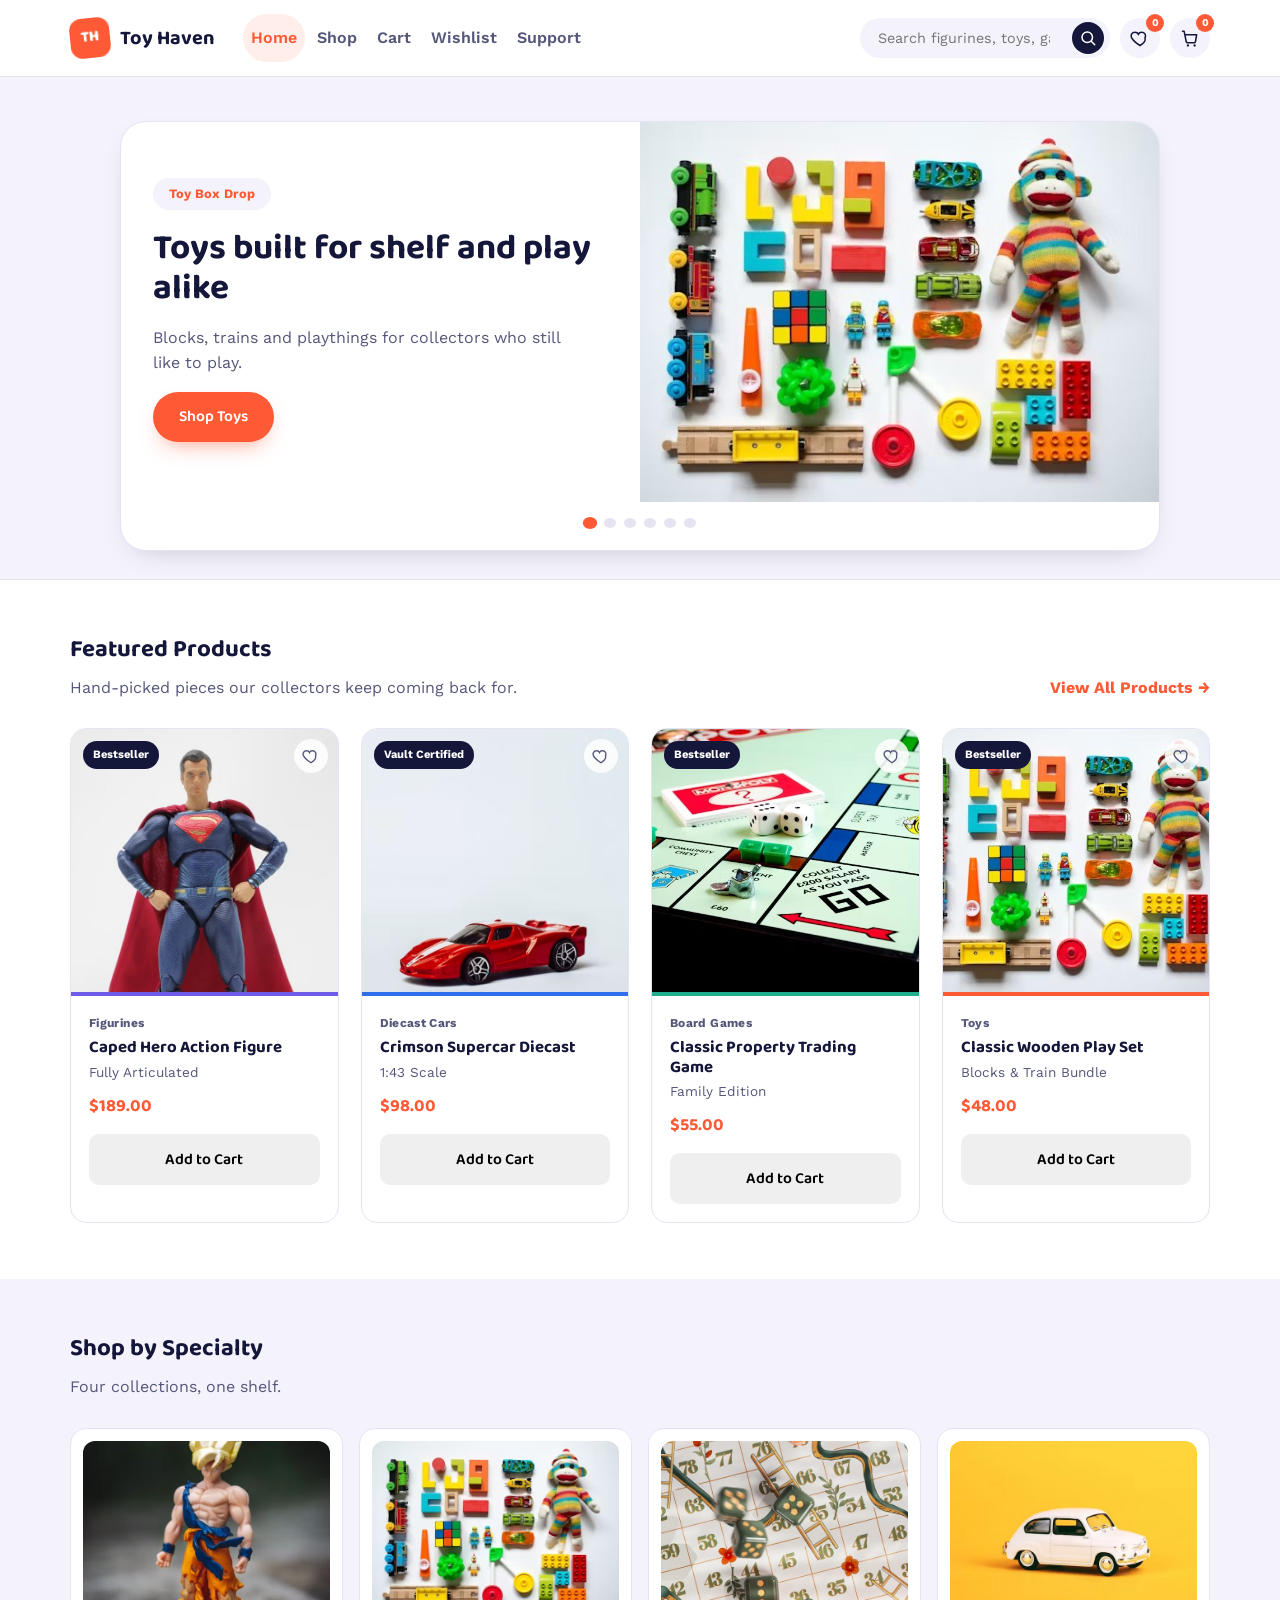
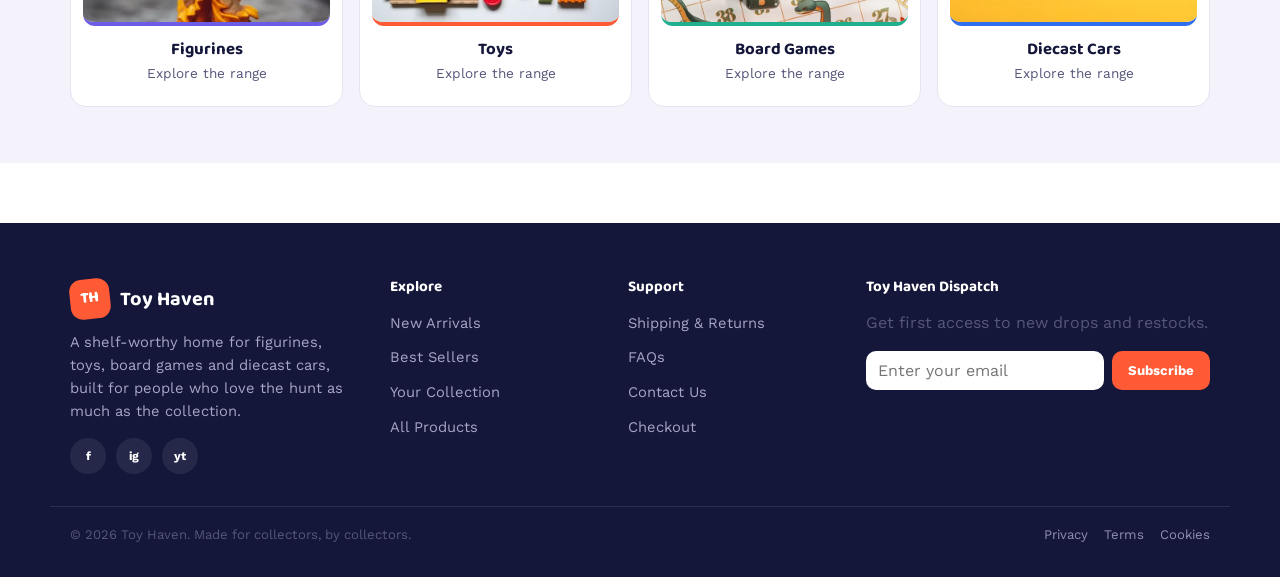
==== index.html @ 73115d1b "Add Toy Haven website" ====
<!DOCTYPE html>
<html lang="en">
<head>
  <meta charset="UTF-8">
  <meta name="viewport" content="width=device-width, initial-scale=1.0">
  <title>Toy Haven — Figurines, Toys, Board Games &amp; Diecast Cars</title>
  <meta name="description" content="Toy Haven is a home for collectible figurines, toys, board games and diecast model cars.">
  <meta name="theme-color" content="#ff5a36">
  <link rel="manifest" href="manifest.json">
  <link rel="icon" href="assets/favicon.svg" type="image/svg+xml">
  <link rel="apple-touch-icon" href="assets/icon.svg">
  <link rel="preconnect" href="https://fonts.googleapis.com">
  <link rel="stylesheet" href="css/style.css">
</head>
<body data-page="home">

  <div id="site-header"></div>

  <main>
    <section class="hero">
      <div class="container">
        <div class="hero-slider" id="hero-slider"></div>
      </div>
    </section>

    <section class="section">
      <div class="container">
        <div class="section-head">
          <div>
            <h2>Featured Products</h2>
            <p>Hand-picked pieces our collectors keep coming back for.</p>
          </div>
          <a href="products.html" class="section-link">View All Products &rarr;</a>
        </div>
        <div class="product-grid" id="featured-grid"></div>
      </div>
    </section>

    <section class="section" style="background:var(--color-bg-soft)">
      <div class="container">
        <div class="section-head">
          <div>
            <h2>Shop by Specialty</h2>
            <p>Four collections, one shelf.</p>
          </div>
        </div>
        <div class="category-grid">
          <a class="category-tile" href="products.html?category=Figurines" data-reveal style="--tile-color:var(--cat-figurines)">
            <div class="category-icon"><img src="assets/images/home/action-figure_home.jpg" alt="Figurines"></div>
            <h3>Figurines</h3>
            <span>Explore the range</span>
          </a>
          <a class="category-tile" href="products.html?category=Toys" data-reveal style="--tile-color:var(--cat-toys)">
            <div class="category-icon"><img src="assets/images/home/toys_home-banner-1.jpg" alt="Toys"></div>
            <h3>Toys</h3>
            <span>Explore the range</span>
          </a>
          <a class="category-tile" href="products.html?category=Board+Games" data-reveal style="--tile-color:var(--cat-boardgames)">
            <div class="category-icon"><img src="assets/images/home/board-games_home.jpg" alt="Board Games"></div>
            <h3>Board Games</h3>
            <span>Explore the range</span>
          </a>
          <a class="category-tile" href="products.html?category=Diecast+Cars" data-reveal style="--tile-color:var(--cat-diecast)">
            <div class="category-icon"><img src="assets/images/home/toy-car_home.jpg" alt="Diecast Cars"></div>
            <h3>Diecast Cars</h3>
            <span>Explore the range</span>
          </a>
        </div>
      </div>
    </section>
  </main>

  <div id="site-footer"></div>

  <script src="js/data.js"></script>
  <script src="js/main.js"></script>
</body>
</html>
---- css/style.css ----
/* ==========================================================================
   Toy Haven — Stylesheet
   Mobile-first. Design tokens live at the top; every component below reads
   from them so the palette/type can shift from one place.
   ========================================================================== */

@import url("https://fonts.googleapis.com/css2?family=Baloo+2:wght@500;600;700;800&family=Work+Sans:wght@400;500;600;700&display=swap");

:root {
  /* Colour */
  --color-bg: #ffffff;
  --color-bg-soft: #f4f2fb;
  --color-bg-deep: #14163a;
  --color-ink: #14163a;
  --color-ink-soft: #55577a;
  --color-border: #e6e4f2;

  --color-primary: #ff5a36;
  --color-primary-dark: #e0431f;
  --color-secondary: #ffc845;
  --color-teal: #1fae8e;

  --cat-figurines: #6c5ce7;
  --cat-toys: #ff5a36;
  --cat-boardgames: #1fae8e;
  --cat-diecast: #2f6fed;

  /* Type */
  --font-display: "Baloo 2", "Segoe UI", sans-serif;
  --font-body: "Work Sans", "Segoe UI", sans-serif;

  /* Layout */
  --max-width: 1180px;
  --radius-sm: 10px;
  --radius-md: 16px;
  --radius-lg: 26px;
  --shadow-card: 0 10px 30px -18px rgba(20, 22, 58, 0.35);
  --header-height: 76px;
}

/* --------------------------------------------------------------------
   Reset & base
   -------------------------------------------------------------------- */
*, *::before, *::after { box-sizing: border-box; }
html { scroll-behavior: smooth; }

body {
  margin: 0;
  font-family: var(--font-body);
  color: var(--color-ink);
  background: var(--color-bg);
  line-height: 1.55;
  -webkit-font-smoothing: antialiased;
}

img { max-width: 100%; display: block; }
a { color: inherit; text-decoration: none; }
ul { list-style: none; margin: 0; padding: 0; }
button { font-family: inherit; cursor: pointer; }
input, textarea, select { font-family: inherit; font-size: 1rem; }

h1, h2, h3, h4 {
  font-family: var(--font-display);
  color: var(--color-ink);
  line-height: 1.15;
  margin: 0 0 0.5em;
  font-weight: 700;
}

p { margin: 0 0 1em; color: var(--color-ink-soft); }

.visually-hidden {
  position: absolute !important;
  width: 1px; height: 1px;
  overflow: hidden;
  clip: rect(0 0 0 0);
  white-space: nowrap;
}

:focus-visible {
  outline: 3px solid var(--color-secondary);
  outline-offset: 2px;
}

.container {
  max-width: var(--max-width);
  margin: 0 auto;
  padding: 0 20px;
}

main { display: block; }

@media (prefers-reduced-motion: reduce) {
  *, *::before, *::after {
    animation-duration: 0.001ms !important;
    animation-iteration-count: 1 !important;
    transition-duration: 0.001ms !important;
    scroll-behavior: auto !important;
  }
}

/* --------------------------------------------------------------------
   Buttons
   -------------------------------------------------------------------- */
.btn {
  display: inline-flex;
  align-items: center;
  justify-content: center;
  gap: 8px;
  padding: 13px 26px;
  border-radius: 999px;
  border: none;
  font-family: var(--font-display);
  font-weight: 600;
  font-size: 0.98rem;
  transition: transform 0.15s ease, box-shadow 0.15s ease, background 0.15s ease;
}

.btn--primary {
  background: var(--color-primary);
  color: #fff;
  box-shadow: 0 10px 22px -10px rgba(255, 90, 54, 0.65);
}
.btn--primary:hover { background: var(--color-primary-dark); transform: translateY(-1px); }
.btn--primary:active { transform: translateY(0); }

.btn--outline {
  background: transparent;
  color: var(--color-ink);
  border: 2px solid var(--color-border);
}
.btn--outline:hover { border-color: var(--color-primary); color: var(--color-primary); }

.btn--block { width: 100%; border-radius: var(--radius-sm); }

.btn:disabled { opacity: 0.5; cursor: not-allowed; transform: none !important; }

/* --------------------------------------------------------------------
   Header
   -------------------------------------------------------------------- */
#site-header {
  position: sticky;
  top: 0;
  z-index: 50;
  background: rgba(255, 255, 255, 0.94);
  backdrop-filter: blur(8px);
  border-bottom: 1px solid var(--color-border);
}

.header-inner {
  max-width: var(--max-width);
  margin: 0 auto;
  min-height: var(--header-height);
  padding: 10px 20px;
  display: flex;
  align-items: center;
  gap: 16px;
  flex-wrap: wrap;
}

.brand { display: flex; align-items: center; gap: 10px; }
.brand-mark {
  width: 40px; height: 40px;
  display: grid; place-items: center;
  background: var(--color-primary);
  color: #fff;
  border-radius: 12px;
  font-family: var(--font-display);
  font-weight: 800;
  font-size: 0.95rem;
  transform: rotate(-6deg);
}
.brand-name {
  font-family: var(--font-display);
  font-weight: 700;
  font-size: 1.25rem;
}

.site-nav {
  display: flex;
  gap: 4px;
  margin-left: 12px;
}
.nav-link {
  padding: 10px 14px;
  border-radius: 999px;
  font-weight: 600;
  color: var(--color-ink-soft);
  transition: background 0.15s ease, color 0.15s ease;
}
.nav-link:hover { background: var(--color-bg-soft); color: var(--color-ink); }
.nav-link--active { color: var(--color-primary); background: rgba(255, 90, 54, 0.1); }

.header-actions {
  margin-left: auto;
  display: flex;
  align-items: center;
  gap: 10px;
}

.header-search {
  display: none;
  align-items: center;
  background: var(--color-bg-soft);
  border-radius: 999px;
  padding: 4px 6px 4px 16px;
  gap: 6px;
}
.header-search input {
  border: none;
  background: transparent;
  outline: none;
  width: 190px;
  font-size: 0.9rem;
}
.header-search button {
  border: none;
  background: var(--color-ink);
  color: #fff;
  width: 32px; height: 32px;
  border-radius: 50%;
  display: grid;
  place-items: center;
}

.icon-btn {
  position: relative;
  width: 40px; height: 40px;
  display: grid;
  place-items: center;
  border-radius: 50%;
  background: var(--color-bg-soft);
  color: var(--color-ink);
  transition: background 0.15s ease;
}
.icon-btn:hover { background: #e8e5fb; }
.icon-badge {
  position: absolute;
  top: -4px; right: -4px;
  background: var(--color-primary);
  color: #fff;
  font-size: 0.65rem;
  font-weight: 700;
  min-width: 18px; height: 18px;
  border-radius: 999px;
  display: grid;
  place-items: center;
  padding: 0 4px;
}

.hamburger {
  width: 40px; height: 40px;
  border: none;
  background: var(--color-bg-soft);
  border-radius: 10px;
  display: grid;
  place-items: center;
  gap: 4px;
}
.hamburger span {
  display: block;
  width: 18px; height: 2px;
  background: var(--color-ink);
  border-radius: 2px;
  transition: transform 0.25s ease, opacity 0.25s ease;
}
.hamburger--open span:nth-child(1) { transform: translateY(6px) rotate(45deg); }
.hamburger--open span:nth-child(2) { opacity: 0; }
.hamburger--open span:nth-child(3) { transform: translateY(-6px) rotate(-45deg); }

.site-nav {
  order: 10;
  width: 100%;
  flex-direction: column;
  max-height: 0;
  overflow: hidden;
  transition: max-height 0.3s ease;
}
.site-nav--open { max-height: 320px; }
.site-nav .nav-link { padding: 12px 8px; }

@media (min-width: 860px) {
  .header-search { display: flex; }
  .hamburger { display: none; }
  .site-nav {
    order: 0;
    width: auto;
    flex-direction: row;
    max-height: none;
    overflow: visible;
  }
}

/* --------------------------------------------------------------------
   Hero
   -------------------------------------------------------------------- */
.hero {
  background: var(--color-bg-soft);
  border-bottom: 1px solid var(--color-border);
  padding: 44px 0 28px;
}

.hero-slider {
  position: relative;
  background: #fff;
  border-radius: var(--radius-lg);
  padding: 0;
  overflow: hidden;
  max-width: 1040px;
  margin: 0 auto;
  border: 1px solid var(--color-border);
  box-shadow: var(--shadow-card);
}

.hero-slide {
  display: flex;
  flex-direction: column-reverse;
  align-items: stretch;
  animation: hero-fade 0.5s ease;
}
@media (min-width: 760px) {
  .hero-slide { flex-direction: row; align-items: center; min-height: 380px; }
}

.hero-slide-text {
  padding: 36px 32px 40px;
  flex: 1 1 50%;
  text-align: left;
}
.hero-slide-media {
  flex: 1 1 50%;
  align-self: stretch;
}
.hero-slide-media img {
  width: 100%;
  height: 240px;
  object-fit: cover;
  display: block;
}
@media (min-width: 760px) {
  .hero-slide-media img { height: 100%; min-height: 380px; }
}

@keyframes hero-fade {
  from { opacity: 0; transform: translateY(8px); }
  to { opacity: 1; transform: translateY(0); }
}

.hero-eyebrow {
  display: inline-block;
  background: var(--color-bg-soft);
  color: var(--color-primary);
  font-weight: 700;
  font-size: 0.8rem;
  padding: 6px 16px;
  border-radius: 999px;
  margin-bottom: 18px;
}
.hero-slide-text h1 { font-size: clamp(1.5rem, 3.6vw, 2.2rem); max-width: 480px; }
.hero-slide-text p { max-width: 420px; }

.hero-dots {
  display: flex;
  justify-content: center;
  gap: 8px;
  padding: 16px 0 22px;
}
.hero-dot {
  width: 10px; height: 10px;
  border-radius: 50%;
  border: none;
  background: var(--color-border);
  transition: background 0.2s ease, transform 0.2s ease;
}
.hero-dot--active { background: var(--color-primary); transform: scale(1.2); }

/* --------------------------------------------------------------------
   Sections
   -------------------------------------------------------------------- */
.section { padding: 56px 0; }
.section-head {
  display: flex;
  align-items: flex-end;
  justify-content: space-between;
  gap: 16px;
  margin-bottom: 28px;
  flex-wrap: wrap;
}
.section-head p { margin: 4px 0 0; }
.section-link { font-weight: 700; color: var(--color-primary); white-space: nowrap; }

[data-reveal] { opacity: 0; transform: translateY(16px); transition: opacity 0.5s ease, transform 0.5s ease; }
[data-reveal].is-revealed { opacity: 1; transform: translateY(0); }

/* Category tiles */
.category-grid {
  display: grid;
  grid-template-columns: repeat(2, 1fr);
  gap: 16px;
}
@media (min-width: 720px) { .category-grid { grid-template-columns: repeat(4, 1fr); } }

.category-tile {
  background: #fff;
  border: 1px solid var(--color-border);
  border-radius: var(--radius-md);
  padding: 12px 12px 20px;
  text-align: center;
  transition: transform 0.15s ease, box-shadow 0.15s ease;
}
.category-tile:hover { transform: translateY(-4px); box-shadow: var(--shadow-card); }
.category-icon {
  width: 100%;
  aspect-ratio: 4 / 3;
  margin: 0 0 14px;
  border-radius: 12px;
  overflow: hidden;
  background: var(--tile-color, var(--color-primary));
  border-bottom: 4px solid var(--tile-color);
}
.category-icon img { width: 100%; height: 100%; object-fit: cover; transition: transform 0.3s ease; }
.category-tile:hover .category-icon img { transform: scale(1.06); }
.category-tile h3 { margin-bottom: 2px; font-size: 1.05rem; }
.category-tile span { font-size: 0.85rem; color: var(--color-ink-soft); }

/* --------------------------------------------------------------------
   Product grid & cards
   -------------------------------------------------------------------- */
.product-grid {
  display: grid;
  grid-template-columns: 1fr;
  gap: 22px;
}
@media (min-width: 620px) { .product-grid { grid-template-columns: repeat(2, 1fr); } }
@media (min-width: 960px) { .product-grid { grid-template-columns: repeat(4, 1fr); } }
@media (min-width: 960px) { #wishlist-grid.product-grid { grid-template-columns: repeat(3, 1fr); } }

.product-card {
  background: #fff;
  border: 1px solid var(--color-border);
  border-radius: var(--radius-md);
  overflow: hidden;
  display: flex;
  flex-direction: column;
  transition: transform 0.18s ease, box-shadow 0.18s ease;
}
.product-card:hover { transform: translateY(-5px); box-shadow: var(--shadow-card); }

.product-media {
  position: relative;
  aspect-ratio: 1 / 1;
  display: grid;
  place-items: center;
  overflow: hidden;
  background: var(--cat-color, var(--color-primary));
  background: linear-gradient(160deg, color-mix(in srgb, var(--cat-color) 18%, white), color-mix(in srgb, var(--cat-color) 6%, white));
  border-bottom: 4px solid var(--cat-color);
}
.product-media-img { width: 100%; height: 100%; object-fit: cover; }

.product-badge {
  position: absolute;
  top: 12px; left: 12px;
  background: var(--color-ink);
  color: #fff;
  font-size: 0.7rem;
  font-weight: 700;
  padding: 5px 10px;
  border-radius: 999px;
}

.wish-toggle {
  position: absolute;
  top: 10px; right: 10px;
  width: 34px; height: 34px;
  border: none;
  border-radius: 50%;
  background: rgba(255, 255, 255, 0.85);
  color: var(--color-ink-soft);
  display: grid;
  place-items: center;
  transition: transform 0.15s ease, color 0.15s ease;
}
.wish-toggle:hover { transform: scale(1.08); }
.wish-toggle--active { color: var(--color-primary); }

.product-body { padding: 18px; display: flex; flex-direction: column; gap: 4px; flex: 1; }
.product-category { font-size: 0.75rem; font-weight: 700; letter-spacing: 0.03em; color: var(--color-ink-soft); }
.product-name { font-size: 1.05rem; margin: 2px 0 0; }
.product-variant { font-size: 0.85rem; margin-bottom: 6px; }
.product-footer { display: flex; align-items: center; justify-content: space-between; margin-bottom: 10px; }
.product-price { font-family: var(--font-display); font-weight: 700; color: var(--color-primary); font-size: 1.1rem; }

.empty-state {
  grid-column: 1 / -1;
  text-align: center;
  padding: 40px 20px;
  background: var(--color-bg-soft);
  border-radius: var(--radius-md);
}

/* --------------------------------------------------------------------
   Shop layout (filters + grid)
   -------------------------------------------------------------------- */
.shop-layout {
  display: grid;
  gap: 28px;
  grid-template-columns: 1fr;
}
@media (min-width: 900px) { .shop-layout { grid-template-columns: 240px 1fr; } }

.filters-panel {
  background: var(--color-bg-soft);
  border-radius: var(--radius-md);
  padding: 22px;
  align-self: start;
}
.filters-panel h2 { font-size: 1.05rem; display: flex; justify-content: space-between; align-items: center; }
.filters-panel .clear-link { font-size: 0.8rem; font-weight: 600; color: var(--color-primary); background: none; border: none; }
.filter-group { margin-top: 18px; }
.filter-group h3 { font-size: 0.8rem; text-transform: uppercase; letter-spacing: 0.04em; color: var(--color-ink-soft); margin-bottom: 10px; }
.filter-group input[type="search"],
.filter-group input[type="number"] {
  width: 100%;
  padding: 10px 12px;
  border-radius: var(--radius-sm);
  border: 1px solid var(--color-border);
  background: #fff;
}
.filter-checkbox { display: flex; align-items: center; gap: 8px; margin-bottom: 8px; font-size: 0.92rem; }
.price-range { display: flex; gap: 8px; }

.results-bar { display: flex; justify-content: space-between; align-items: center; margin-bottom: 18px; flex-wrap: wrap; gap: 10px; }
.results-bar strong { font-weight: 700; }

.pagination { display: flex; justify-content: center; gap: 8px; margin-top: 32px; flex-wrap: wrap; }
.page-btn {
  min-width: 40px; height: 40px;
  border-radius: 10px;
  border: 1px solid var(--color-border);
  background: #fff;
  font-weight: 600;
}
.page-btn--active { background: var(--color-primary); color: #fff; border-color: var(--color-primary); }
.page-btn:disabled { opacity: 0.4; }

/* --------------------------------------------------------------------
   Cart page
   -------------------------------------------------------------------- */
.cart-layout { display: grid; gap: 28px; grid-template-columns: 1fr; }
@media (min-width: 900px) { .cart-layout { grid-template-columns: 1fr 320px; } }

.cart-table { width: 100%; border-collapse: collapse; }
.cart-table th { text-align: left; font-size: 0.78rem; text-transform: uppercase; color: var(--color-ink-soft); padding: 10px 8px; border-bottom: 1px solid var(--color-border); }
.cart-table td { padding: 16px 8px; border-bottom: 1px solid var(--color-border); vertical-align: middle; }

.cart-product-cell { display: flex; align-items: center; gap: 12px; }
.cart-product-cell strong { display: block; }
.cart-product-cell small { color: var(--color-ink-soft); }
.cart-thumb {
  width: 52px; height: 52px;
  border-radius: 12px;
  object-fit: cover;
  background: var(--cat-color, var(--color-primary));
  border-bottom: 3px solid var(--cat-color);
  flex-shrink: 0;
}

.qty-control { display: inline-flex; align-items: center; gap: 10px; border: 1px solid var(--color-border); border-radius: 999px; padding: 4px 8px; }
.qty-control button { width: 24px; height: 24px; border: none; background: var(--color-bg-soft); border-radius: 50%; font-size: 1rem; line-height: 1; }

.remove-btn { border: none; background: none; font-size: 1.3rem; color: var(--color-ink-soft); }
.remove-btn:hover { color: var(--color-primary); }

.summary-card {
  background: var(--color-bg-soft);
  border-radius: var(--radius-md);
  padding: 24px;
  align-self: start;
}
.summary-card h2 { font-size: 1.1rem; }
.summary-row { display: flex; justify-content: space-between; padding: 8px 0; color: var(--color-ink-soft); }
.summary-row--total { font-weight: 700; color: var(--color-ink); font-size: 1.15rem; border-top: 1px dashed var(--color-border); margin-top: 8px; padding-top: 14px; }
.summary-card .btn { margin-top: 16px; }

/* --------------------------------------------------------------------
   Checkout page
   -------------------------------------------------------------------- */
.checkout-layout { display: grid; gap: 28px; grid-template-columns: 1fr; }
@media (min-width: 900px) { .checkout-layout { grid-template-columns: 1fr 320px; } }

.checkout-step { margin-bottom: 32px; }
.checkout-step h2 {
  display: flex; align-items: center; gap: 10px;
  font-size: 1.1rem;
}
.step-number {
  width: 26px; height: 26px;
  border-radius: 50%;
  background: var(--color-primary);
  color: #fff;
  display: grid; place-items: center;
  font-size: 0.85rem;
  font-family: var(--font-body);
  font-weight: 700;
}

.field { margin-bottom: 16px; }
.field label { display: block; font-weight: 600; margin-bottom: 6px; font-size: 0.92rem; }
.field input, .field textarea {
  width: 100%;
  padding: 12px 14px;
  border-radius: var(--radius-sm);
  border: 1px solid var(--color-border);
}
.field input:focus, .field textarea:focus { border-color: var(--color-primary); }
.field textarea { resize: vertical; min-height: 100px; }
.form-error { color: var(--color-primary-dark); font-size: 0.82rem; margin-top: 6px; }

.payment-options { display: grid; gap: 10px; grid-template-columns: 1fr 1fr; margin-bottom: 16px; }
@media (max-width: 520px) { .payment-options { grid-template-columns: 1fr; } }
.payment-option {
  border: 2px solid var(--color-border);
  border-radius: var(--radius-sm);
  padding: 14px;
  display: flex; align-items: center; gap: 10px;
  cursor: pointer;
  font-weight: 600;
}
.payment-option:has(input:checked) { border-color: var(--color-primary); background: rgba(255,90,54,0.06); }

.checkout-list { margin-bottom: 16px; }
.checkout-list li { display: flex; justify-content: space-between; padding: 6px 0; font-size: 0.92rem; color: var(--color-ink-soft); }
.checkout-totals div { display: flex; justify-content: space-between; padding: 6px 0; }
.checkout-grand { font-weight: 700; color: var(--color-ink); border-top: 1px dashed var(--color-border); margin-top: 6px; padding-top: 10px; }

.success-overlay {
  position: fixed; inset: 0;
  background: rgba(20, 22, 58, 0.55);
  display: grid; place-items: center;
  opacity: 0; visibility: hidden;
  transition: opacity 0.25s ease;
  z-index: 200;
  padding: 20px;
}
.success-overlay--visible { opacity: 1; visibility: visible; }
.success-card {
  background: #fff;
  border-radius: var(--radius-lg);
  padding: 40px 32px;
  text-align: center;
  max-width: 380px;
  transform: scale(0.9);
  transition: transform 0.25s ease;
}
.success-overlay--visible .success-card { transform: scale(1); }
.success-check {
  width: 76px; height: 76px;
  margin: 0 auto 18px;
  border-radius: 50%;
  background: rgba(31, 174, 142, 0.14);
  color: var(--color-teal);
  display: grid; place-items: center;
  animation: pop 0.4s ease;
}
@keyframes pop { from { transform: scale(0.5); opacity: 0; } to { transform: scale(1); opacity: 1; } }

/* --------------------------------------------------------------------
   Wishlist page
   -------------------------------------------------------------------- */
.wishlist-tabs { display: flex; gap: 8px; flex-wrap: wrap; }
.wishlist-tab {
  border: 1px solid var(--color-border);
  background: #fff;
  padding: 9px 16px;
  border-radius: 999px;
  font-weight: 600;
  font-size: 0.88rem;
}
.wishlist-tab--active { background: var(--color-ink); color: #fff; border-color: var(--color-ink); }

.status-group { display: flex; gap: 4px; margin-top: 12px; border: 1px solid var(--color-border); border-radius: 999px; padding: 4px; }
.status-btn { flex: 1; border: none; background: none; padding: 7px 4px; border-radius: 999px; font-size: 0.72rem; font-weight: 700; color: var(--color-ink-soft); }
.status-btn--active { background: var(--color-primary); color: #fff; }

/* --------------------------------------------------------------------
   Support page
   -------------------------------------------------------------------- */
.support-layout { display: grid; gap: 40px; grid-template-columns: 1fr; }
@media (min-width: 900px) { .support-layout { grid-template-columns: 1fr 1fr; } }

.support-success {
  background: rgba(31, 174, 142, 0.12);
  color: #10725d;
  padding: 14px 18px;
  border-radius: var(--radius-sm);
  margin-bottom: 18px;
  font-weight: 600;
}

.faq-item { border-bottom: 1px solid var(--color-border); }
.faq-question {
  width: 100%;
  text-align: left;
  background: none;
  border: none;
  padding: 18px 4px;
  display: flex; justify-content: space-between; align-items: center;
  font-family: var(--font-display);
  font-weight: 700;
  font-size: 1rem;
}
.faq-question::after {
  content: "+";
  font-size: 1.4rem;
  color: var(--color-primary);
  transition: transform 0.2s ease;
}
.faq-item--open .faq-question::after { transform: rotate(45deg); }
.faq-answer {
  max-height: 0;
  overflow: hidden;
  transition: max-height 0.3s ease, padding 0.3s ease;
  padding: 0 4px;
}
.faq-item--open .faq-answer { max-height: 220px; padding-bottom: 18px; }

/* --------------------------------------------------------------------
   Footer
   -------------------------------------------------------------------- */
#site-footer {
  background: var(--color-bg-deep);
  color: #d7d7ea;
  margin-top: 60px;
}
.footer-inner {
  max-width: var(--max-width);
  margin: 0 auto;
  padding: 56px 20px 32px;
  display: grid;
  gap: 32px;
  grid-template-columns: 1fr;
}
@media (min-width: 720px) { .footer-inner { grid-template-columns: 1.4fr 1fr 1fr 1.2fr; } }

#site-footer .brand-name, #site-footer .brand-mark { color: #fff; }
#site-footer .brand-mark { background: var(--color-primary); }
.footer-brand p { color: #a6a7c6; margin-top: 12px; font-size: 0.92rem; }
.social-row { display: flex; gap: 10px; margin-top: 16px; }
.social-btn {
  width: 36px; height: 36px;
  border-radius: 50%;
  background: rgba(255,255,255,0.08);
  display: grid; place-items: center;
  font-size: 0.75rem;
  font-weight: 700;
  color: #fff;
}
.footer-col h3 { color: #fff; font-size: 0.95rem; margin-bottom: 14px; }
.footer-col ul li { margin-bottom: 10px; }
.footer-col ul a { color: #a6a7c6; font-size: 0.92rem; }
.footer-col ul a:hover { color: #fff; }

.footer-newsletter form { display: flex; gap: 8px; margin-top: 6px; }
.footer-newsletter input {
  flex: 1;
  padding: 10px 12px;
  border-radius: var(--radius-sm);
  border: none;
}
.footer-newsletter button {
  background: var(--color-primary);
  color: #fff;
  border: none;
  padding: 10px 16px;
  border-radius: var(--radius-sm);
  font-weight: 700;
}
.footer-newsletter .form-error { color: #ffb4a3; }

.footer-bottom {
  border-top: 1px solid rgba(255,255,255,0.1);
  padding: 18px 20px;
  max-width: var(--max-width);
  margin: 0 auto;
  display: flex; justify-content: space-between; flex-wrap: wrap; gap: 10px;
  font-size: 0.82rem;
  color: #8f90b3;
}
.footer-legal { display: flex; gap: 16px; }
.footer-legal a:hover { color: #fff; }

/* --------------------------------------------------------------------
   Toasts
   -------------------------------------------------------------------- */
.toast-host {
  position: fixed;
  bottom: 22px; right: 22px;
  display: flex; flex-direction: column; gap: 10px;
  z-index: 300;
}
.toast {
  background: var(--color-ink);
  color: #fff;
  padding: 12px 18px;
  border-radius: var(--radius-sm);
  font-size: 0.9rem;
  font-weight: 600;
  box-shadow: 0 12px 26px -12px rgba(0,0,0,0.4);
  opacity: 0;
  transform: translateY(10px);
  transition: opacity 0.25s ease, transform 0.25s ease;
  max-width: 280px;
}
.toast--visible { opacity: 1; transform: translateY(0); }
.toast--success { background: var(--color-teal); }
.toast--error { background: var(--color-primary-dark); }

/* --------------------------------------------------------------------
   Page header (simple title blocks used on inner pages)
   -------------------------------------------------------------------- */
.page-header { padding: 40px 0 8px; }
.page-header h1 { font-size: clamp(1.5rem, 3.4vw, 2rem); margin-bottom: 6px; }
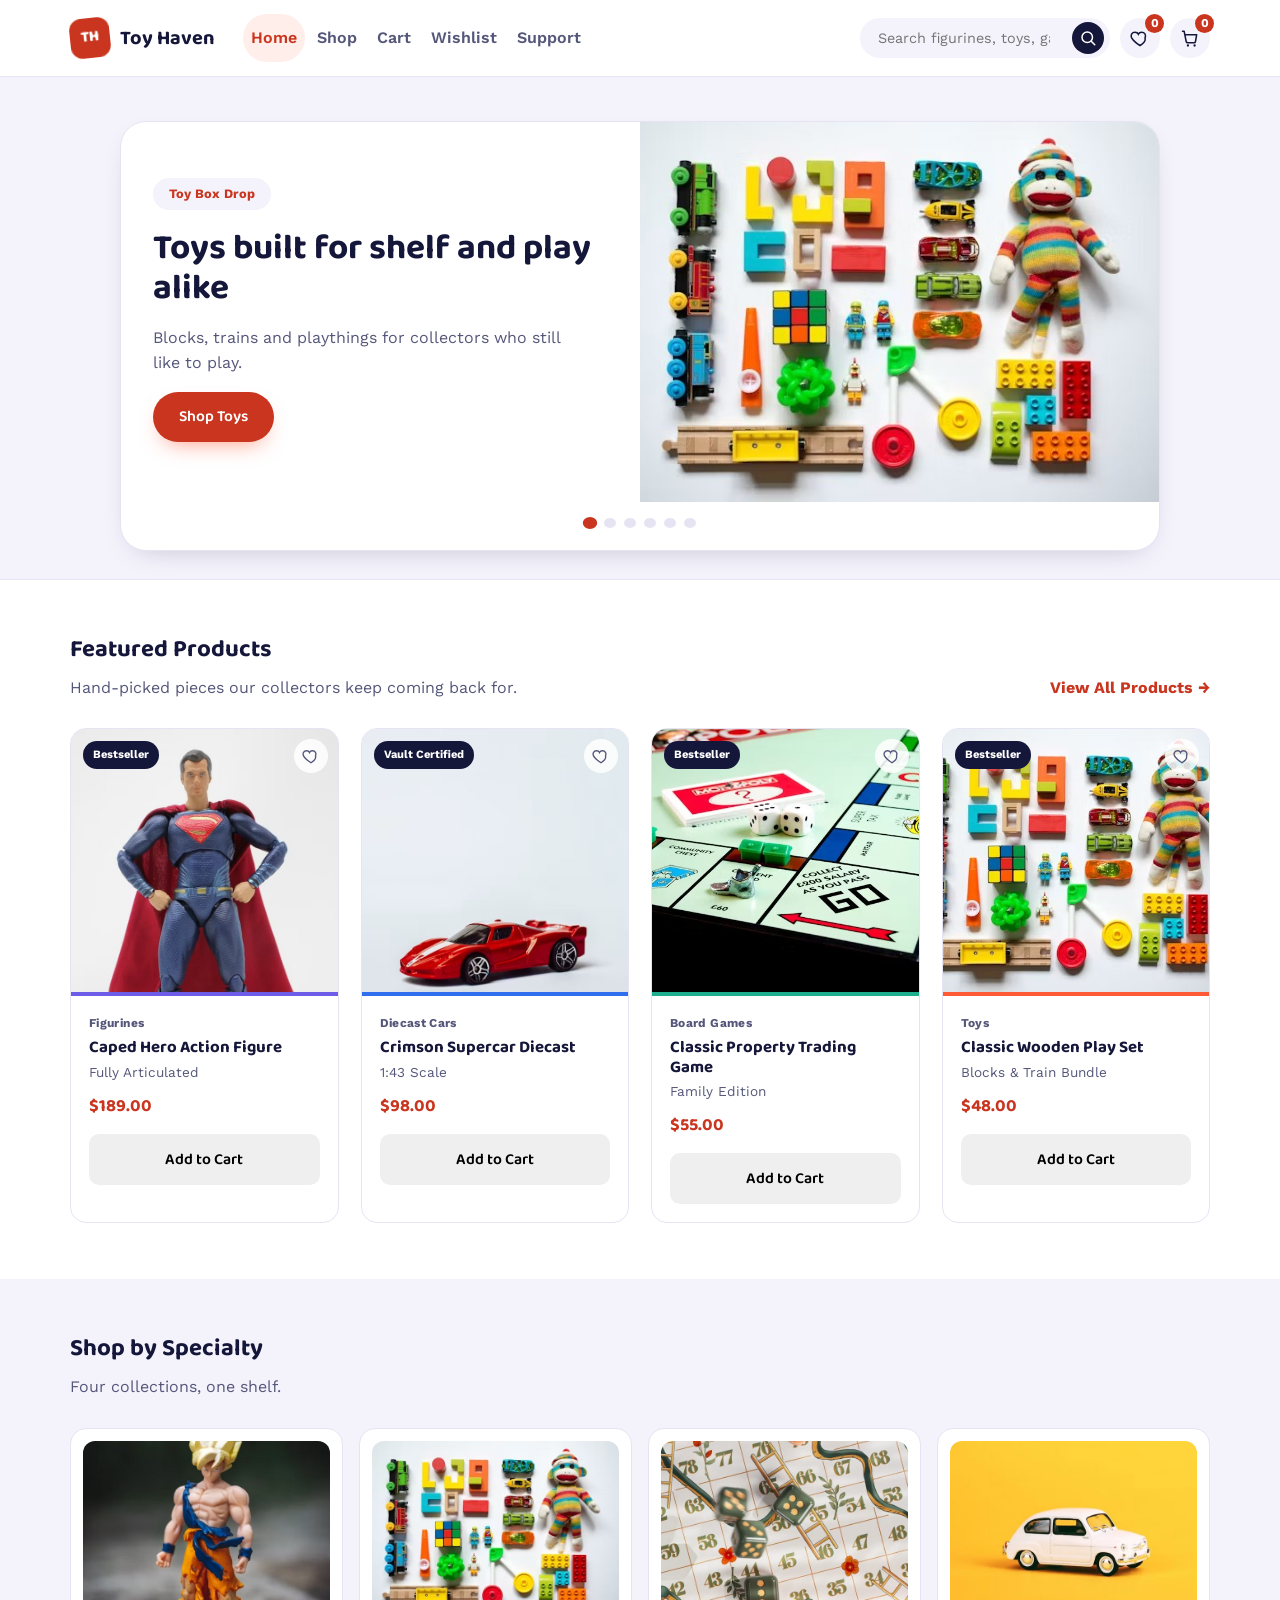
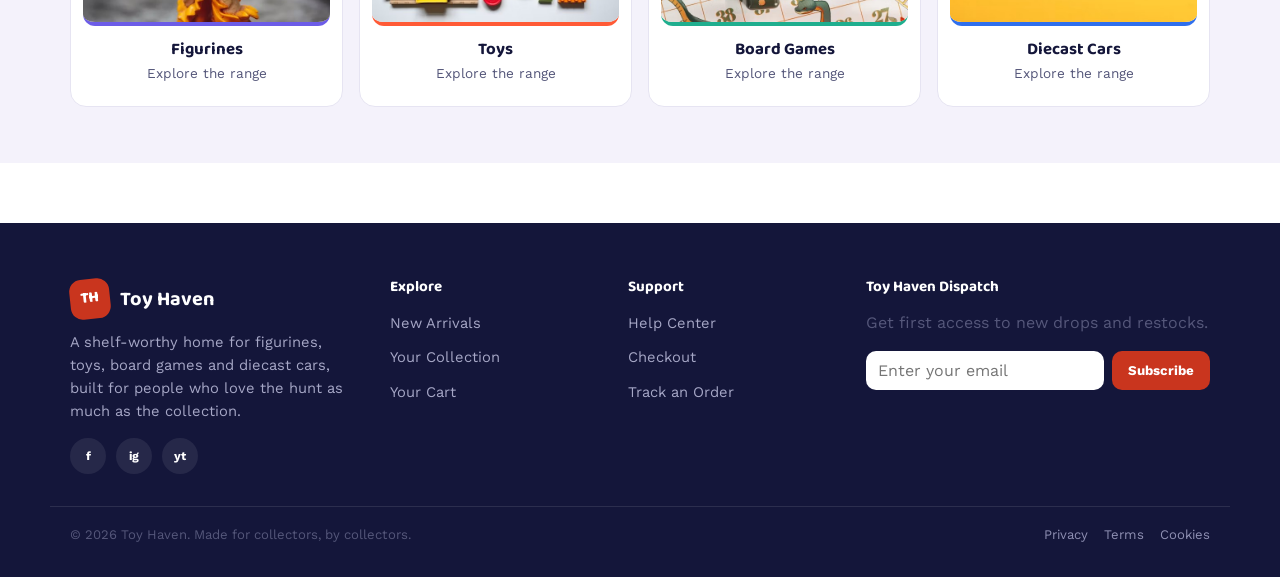
==== commit 94ded7ef: "Change theme color and update image alt attributes Updated theme color and removed alt text for imag" ====
--- a/index.html
+++ b/index.html
@@ -5,7 +5,7 @@
   <meta name="viewport" content="width=device-width, initial-scale=1.0">
   <title>Toy Haven — Figurines, Toys, Board Games &amp; Diecast Cars</title>
   <meta name="description" content="Toy Haven is a home for collectible figurines, toys, board games and diecast model cars.">
-  <meta name="theme-color" content="#ff5a36">
+  <meta name="theme-color" content="#c9351e">
   <link rel="manifest" href="manifest.json">
   <link rel="icon" href="assets/favicon.svg" type="image/svg+xml">
   <link rel="apple-touch-icon" href="assets/icon.svg">
@@ -19,7 +19,19 @@
   <main>
     <section class="hero">
       <div class="container">
-        <div class="hero-slider" id="hero-slider"></div>
+        <div class="hero-slider" id="hero-slider">
+          <div class="hero-slide">
+            <div class="hero-slide-text">
+              <span class="hero-eyebrow">Toy Box Drop</span>
+              <h1>Toys built for shelf and play alike</h1>
+              <p>Blocks, trains and playthings for collectors who still like to play.</p>
+              <a class="btn btn--primary" href="products.html?category=Toys">Shop Toys</a>
+            </div>
+            <div class="hero-slide-media">
+              <img src="assets/images/home/toys_home-banner-1.jpg" alt="Toys collection banner" style="object-position:center">
+            </div>
+          </div>
+        </div>
       </div>
     </section>
 
@@ -46,22 +58,22 @@
         </div>
         <div class="category-grid">
           <a class="category-tile" href="products.html?category=Figurines" data-reveal style="--tile-color:var(--cat-figurines)">
-            <div class="category-icon"><img src="assets/images/home/action-figure_home.jpg" alt="Figurines"></div>
+            <div class="category-icon"><img src="assets/images/home/action-figure_home.jpg" alt=""></div>
             <h3>Figurines</h3>
             <span>Explore the range</span>
           </a>
           <a class="category-tile" href="products.html?category=Toys" data-reveal style="--tile-color:var(--cat-toys)">
-            <div class="category-icon"><img src="assets/images/home/toys_home-banner-1.jpg" alt="Toys"></div>
+            <div class="category-icon"><img src="assets/images/home/toys_home-banner-1.jpg" alt=""></div>
             <h3>Toys</h3>
             <span>Explore the range</span>
           </a>
           <a class="category-tile" href="products.html?category=Board+Games" data-reveal style="--tile-color:var(--cat-boardgames)">
-            <div class="category-icon"><img src="assets/images/home/board-games_home.jpg" alt="Board Games"></div>
+            <div class="category-icon"><img src="assets/images/home/board-games_home.jpg" alt=""></div>
             <h3>Board Games</h3>
             <span>Explore the range</span>
           </a>
           <a class="category-tile" href="products.html?category=Diecast+Cars" data-reveal style="--tile-color:var(--cat-diecast)">
-            <div class="category-icon"><img src="assets/images/home/toy-car_home.jpg" alt="Diecast Cars"></div>
+            <div class="category-icon"><img src="assets/images/home/toy-car_home.jpg" alt=""></div>
             <h3>Diecast Cars</h3>
             <span>Explore the range</span>
           </a>
--- a/css/style.css
+++ b/css/style.css
@@ -15,8 +15,8 @@
   --color-ink-soft: #55577a;
   --color-border: #e6e4f2;
 
-  --color-primary: #ff5a36;
-  --color-primary-dark: #e0431f;
+  --color-primary: #c9351e;
+  --color-primary-dark: #a82912;
   --color-secondary: #ffc845;
   --color-teal: #1fae8e;
 
@@ -133,7 +133,15 @@
 
 .btn--block { width: 100%; border-radius: var(--radius-sm); }
 
-.btn:disabled { opacity: 0.5; cursor: not-allowed; transform: none !important; }
+.btn:disabled {
+  opacity: 1;
+  cursor: not-allowed;
+  transform: none !important;
+  background: #e4e2f0 !important;
+  color: #52546f !important;
+  border-color: transparent !important;
+  box-shadow: none !important;
+}
 
 /* --------------------------------------------------------------------
    Header
@@ -239,9 +247,9 @@
   top: -4px; right: -4px;
   background: var(--color-primary);
   color: #fff;
-  font-size: 0.65rem;
+  font-size: 0.75rem;
   font-weight: 700;
-  min-width: 18px; height: 18px;
+  min-width: 19px; height: 19px;
   border-radius: 999px;
   display: grid;
   place-items: center;
@@ -542,7 +550,7 @@
   font-weight: 600;
 }
 .page-btn--active { background: var(--color-primary); color: #fff; border-color: var(--color-primary); }
-.page-btn:disabled { opacity: 0.4; }
+.page-btn:disabled { opacity: 1; color: #585a78; border-color: var(--color-border); background: #f4f3f9; cursor: not-allowed; }
 
 /* --------------------------------------------------------------------
    Cart page
